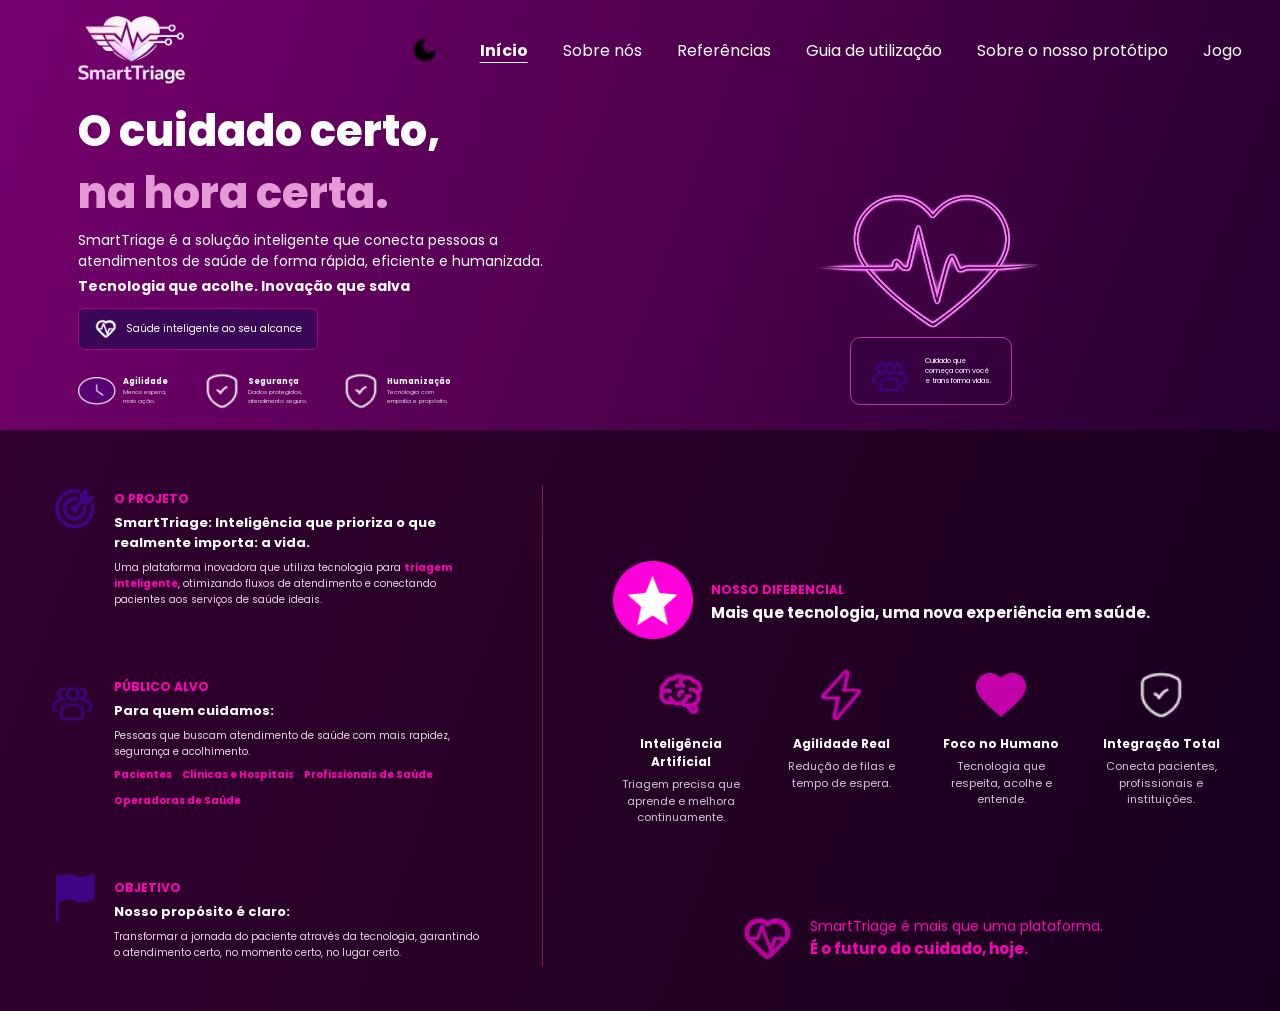
==== frontend/escura.html @ 81f80e80 "todas as correçoes foi feitas" ====
<!DOCTYPE html>
<html lang="pt-BR">
<head>
    <meta charset="UTF-8">
    <meta name="viewport" content="width=device-width, initial-scale=1.0">
    <title>SmartTriage</title>
    <link rel="stylesheet" href="escura.css">
    <link rel="preconnect" href="https://fonts.googleapis.com">
    <link rel="preconnect" href="https://fonts.gstatic.com" crossorigin>
    <link href="https://fonts.googleapis.com/css2?family=Poppins:wght@400;500;600;700;800&display=swap" rel="stylesheet">
</head>

<body>

    <header class="header">
        <div class="header-container">

            <a href="#inicio" class="logo">
                <img
                    src="./fotos_pagina1/ChatGPT Image 4 de mai. de 2026, 14_35_26 4 (1).png"
                    alt="Logo SmartTriage"
                    class="logo-img">
            </a>

            <nav class="menu">

                <a href="./index.html" class="dark-mode-button" aria-label="Modo escuro">
                    <img
                        src="./fotos_pagina1/ant-design_moon-filled.png"
                        alt="Modo escuro"
                    >
                </a>
                <a href="#inicio" class="ativo">Início</a>
                <a href="#sobre">Sobre nós</a>
                <a href="#referencias">Referências</a>
                <a href="./index2.html">Guia de utilização</a>
                <a href="./index3.html">Sobre o nosso protótipo</a>
                <a href="#jogo">Jogo</a>
            </nav>

        </div>
    </header>

    <main>

        <section class="hero" id="inicio">
            <div class="hero-container">

                <div class="hero-text">

                    <h1>
                        O cuidado certo,<br>
                        <span>na hora certa.</span>
                    </h1>

                    <p>
                        SmartTriage é a solução inteligente que conecta pessoas
                        a atendimentos de saúde de forma rápida, eficiente e
                        humanizada.
                    </p>

                    <strong>
                        Tecnologia que acolhe. Inovação que salva
                    </strong>

                    <div class="hero-button">
                        <img
                            src="./fotos_pagina1/Group 5.png"
                            alt="Ícone de cuidado"
                        >

                        <span>
                            Saúde inteligente ao seu alcance
                        </span>
                    </div>

                    <div class="benefits">

                        <div class="benefit">
                            <img
                                src="./fotos_pagina1/Group 33.png"
                                alt="Agilidade"
                            >

                            <div>
                                <h3>Agilidade</h3>

                                <p>
                                    Menos espera,<br>
                                    mais ação.
                                </p>
                            </div>
                        </div>

                        <div class="benefit">
                            <img
                                src="./fotos_pagina1/hugeicons_security-check.png"
                                alt="Segurança"
                            >

                            <div>
                                <h3>Segurança</h3>

                                <p>
                                    Dados protegidos,<br>
                                    atendimento seguro.
                                </p>
                            </div>
                        </div>

                        <div class="benefit">
                            <img
                                src="./fotos_pagina1/hugeicons_security-check.png"
                                alt="Humanização"
                            >

                            <div>
                                <h3>Humanização</h3>

                                <p>
                                    Tecnologia com<br>
                                    empatia e propósito.
                                </p>
                            </div>
                        </div>

                    </div>

                </div>

                <div class="hero-image-area">

                    <img
                        src="./fotos_pagina1/ChatGPT Image 13 de mai. de 2026, 12_27_39 2.png"
                        alt="Coração SmartTriage"
                        class="heart-image"
                    >

                    <div class="care-box">

                        <img
                            src="./fotos_pagina1/formkit_people.png"
                            alt="Cuidado"
                        >

                        <p>
                            Cuidado que<br>
                            começa com você<br>
                            e transforma vidas.
                        </p>

                    </div>

                </div>

            </div>
        </section>

        <section class="about" id="sobre">

            <div class="about-container">

                <div class="about-left">

                    <article class="about-item">

                        <img
                            src="./fotos_pagina1/fluent_target-arrow-24-filled.png"
                            alt="Projeto"
                            class="about-icon"
                        >

                        <div>

                            <span>O PROJETO</span>

                            <h2>
                                SmartTriage: Inteligência que prioriza
                                o que realmente importa: a vida.
                            </h2>

                            <p>
                                Uma plataforma inovadora que utiliza tecnologia
                                para <strong>triagem inteligente</strong>,
                                otimizando fluxos de atendimento e conectando
                                pacientes aos serviços de saúde ideais.
                            </p>

                        </div>

                    </article>

                    <article class="about-item">

                        <img
                            src="./fotos_pagina1/formkit_people.png"
                            alt="Público alvo"
                            class="about-icon"
                        >

                        <div>

                            <span>PÚBLICO ALVO</span>

                            <h2>
                                Para quem cuidamos:
                            </h2>

                            <p>
                                Pessoas que buscam atendimento de saúde
                                com mais rapidez, segurança e acolhimento.
                            </p>

                            <div class="tags">
                                <span>Pacientes</span>
                                <span>Clínicas e Hospitais</span>
                                <span>Profissionais de Saúde</span>
                                <span>Operadoras de Saúde</span>
                            </div>

                        </div>

                    </article>

                    <article class="about-item">

                        <img
                            src="./fotos_pagina1/Vector.png"
                            alt="Objetivo"
                            class="about-icon"
                        >

                        <div>

                            <span>OBJETIVO</span>

                            <h2>
                                Nosso propósito é claro:
                            </h2>

                            <p>
                                Transformar a jornada do paciente através
                                da tecnologia, garantindo o atendimento certo,
                                no momento certo, no lugar certo.
                            </p>

                        </div>

                    </article>

                </div>

                <div class="about-right">

                    <div class="difference-title">

                        <img
                            src="./fotos_pagina1/Group 34.png"
                            alt="Nosso diferencial"
                        >

                        <div>

                            <span>NOSSO DIFERENCIAL</span>

                            <h2>
                                Mais que tecnologia, uma nova experiência em saúde.
                            </h2>

                        </div>

                    </div>

                    <div class="features">

                        <article class="feature">

                            <img
                                src="./fotos_pagina1/mdi_brain.png"
                                alt="Inteligência Artificial"
                            >

                            <h3>
                                Inteligência Artificial
                            </h3>

                            <p>
                                Triagem precisa que aprende
                                e melhora continuamente.
                            </p>

                        </article>

                        <article class="feature">

                            <img
                                src="./fotos_pagina1/Vector (1).png"
                                alt="Agilidade Real"
                            >

                            <h3>
                                Agilidade Real
                            </h3>

                            <p>
                                Redução de filas e tempo
                                de espera.
                            </p>

                        </article>

                        <article class="feature">

                            <img
                                src="./fotos_pagina1/Vector (2).png"
                                alt="Foco no Humano"
                            >

                            <h3>
                                Foco no Humano
                            </h3>

                            <p>
                                Tecnologia que respeita,
                                acolhe e entende.
                            </p>

                        </article>

                        <article class="feature">

                            <img
                                src="./fotos_pagina1/hugeicons_security-check.png"
                                alt="Integração Total"
                            >

                            <h3>
                                Integração Total
                            </h3>

                            <p>
                                Conecta pacientes,
                                profissionais e instituições.
                            </p>

                        </article>

                    </div>

                    <div class="final-message">

                        <img
                            src="./fotos_pagina1/Group 7.png"
                            alt="SmartTriage"
                        >

                        <p>
                            SmartTriage é mais que uma plataforma.<br>
                            <strong>
                                É o futuro do cuidado, hoje.
                            </strong>
                        </p>

                    </div>

                </div>

            </div>

        </section>

        <section id="referencias"></section>
        <section id="guia"></section>
        <section id="prototipo"></section>
        <section id="jogo"></section>

    </main>

    <script src="script.js"></script>

</body>
</html>
---- frontend/escura.css ----
* {
    margin: 0;
    padding: 0;
    box-sizing: border-box;
}

html {
    scroll-behavior: smooth;
}

body {
    font-family: "Poppins", sans-serif;
    background: #18001f;
    color: #ffffff;
}

.header {
    position: absolute;
    top: 0;
    width: 100%;
    z-index: 10;
}

.header-container {
    width: 94%;
    margin: auto;
    height: 100px;
    display: flex;
    align-items: center;
    justify-content: space-between;
}

.logo-img {
    width: 240px;
    height: auto;
    margin-top: 50px;
}

.menu {
    display: flex;
    align-items: center;
    gap: 35px;
}

.menu a {
    color: #ffffff;
    text-decoration: none;
    font-size: 16px;
    transition: 0.3s;
}

.menu a:hover {
    color: #ff00b8;
    opacity: 1;
}

.menu a.ativo {
    color: #ffffff;
    font-weight: 700;
    text-decoration: underline;
    text-underline-offset: 6px;
}

.dark-mode-button {
    width: 40px;
    height: 40px;
    padding: 0;
    margin-left: -15px;
    border: none;
    background: transparent;
    display: flex;
    align-items: center;
    justify-content: center;
    cursor: pointer;
}

.dark-mode-button img {
    width: 28px;
    height: 28px;
    object-fit: contain;
    transition: 0.3s;
}

.dark-mode-button:hover img {
    transform: scale(1.1);
}

.hero {
    min-height: 430px;
    padding-top: 100px;
    background: linear-gradient(
        110deg,
        #76006f,
        #51004f,
        #25002f
    );
    color: #ffffff;
}

.hero-container {
    width: 91%;
    margin: auto;
    display: grid;
    grid-template-columns: 1fr 1fr;
    align-items: center;
}

.hero-text {
    padding-left: 20px;
}

.hero-text h1 {
    font-size: 43px;
    line-height: 1.45;
    font-weight: 800;
    color: #ffffff;
}

.hero-text h1 span {
    color: #e49ad7;
}

.hero-text > p {
    max-width: 500px;
    margin-top: 5px;
    font-size: 14px;
    line-height: 1.55;
    color: #ffffff;
}

.hero-text > strong {
    font-size: 14px;
    color: #ffffff;
}

.hero-button {
    width: fit-content;
    margin-top: 10px;
    padding: 8px 15px;
    display: flex;
    align-items: center;
    gap: 8px;
    background: #3b0757;
    border: 1px solid #a90091;
    border-radius: 6px;
    font-size: 10px;
    color: #ffffff;
}

.hero-button img {
    width: 24px;
    height: 24px;
    object-fit: contain;
}

.benefits {
    display: flex;
    gap: 35px;
    margin-top: 22px;
}

.benefit {
    display: flex;
    align-items: center;
    gap: 7px;
}

.benefit > img {
    width: 38px;
    height: 38px;
    object-fit: contain;
}

.benefit h3 {
    font-size: 8px;
    color: #ffffff;
}

.benefit p {
    font-size: 6px;
    color: #e8cde5;
}

.hero-image-area {
    position: relative;
    height: 300px;
    display: flex;
    align-items: center;
    justify-content: center;
}

.heart-image {
    width: 300px;
    max-width: 80%;
    object-fit: contain;
}

.care-box {
    position: absolute;
    bottom: 0;
    display: flex;
    align-items: center;
    gap: 12px;
    padding: 12px 20px;
    border: 1px solid #b53aa8;
    border-radius: 10px;
    background: rgba(54, 0, 64, 0.8);
}

.care-box img {
    width: 42px;
    height: 42px;
    object-fit: contain;
}

.care-box p {
    font-size: 7px;
    color: #ffffff;
}

.about {
    background: linear-gradient(
        110deg,
        #31002f,
        #250025,
        #17001f
    );
    padding: 55px 0 45px;
    color: #ffffff;
}

.about-container {
    width: 92%;
    margin: auto;
    display: grid;
    grid-template-columns: 1fr 1.25fr;
    gap: 70px;
}

.about-left {
    border-right: 1px solid #74205f;
    padding-right: 55px;
    display: flex;
    flex-direction: column;
    gap: 65px;
}

.about-item {
    display: flex;
    align-items: flex-start;
    gap: 15px;
}

.about-icon {
    width: 48px;
    height: 48px;
    object-fit: contain;
    flex-shrink: 0;
}

.about-item span,
.difference-title span {
    color: #ff00b8;
    font-size: 12px;
    font-weight: 700;
}

.about-item h2 {
    font-size: 13px;
    margin: 3px 0 7px;
    color: #ffffff;
}

.about-item p {
    font-size: 10px;
    line-height: 1.6;
    color: #e6d6e6;
}

.about-item strong {
    color: #ff00b8;
}

.tags {
    display: flex;
    flex-wrap: wrap;
    gap: 10px;
    margin-top: 7px;
}

.tags span {
    font-size: 10px;
    color: #ff00b8;
}

.difference-title {
    display: flex;
    align-items: center;
    gap: 18px;
    margin-top: 75px;
}

.difference-title img {
    width: 80px;
    height: 80px;
    object-fit: contain;
}

.difference-title h2 {
    font-size: 15px;
    color: #ffffff;
}

.features {
    display: grid;
    grid-template-columns: repeat(4, 1fr);
    gap: 25px;
    margin-top: 30px;
}

.feature {
    text-align: center;
}

.feature img {
    width: 50px;
    height: 50px;
    object-fit: contain;
    margin-bottom: 8px;
}

.feature h3 {
    font-size: 12px;
    color: #ffffff;
}

.feature p {
    margin-top: 5px;
    font-size: 11px;
    line-height: 1.5;
    color: #d7c4d8;
}

.final-message {
    margin-top: 85px;
    display: flex;
    justify-content: center;
    align-items: center;
    gap: 15px;
    color: #ff00b8;
}

.final-message img {
    width: 55px;
    height: 55px;
    object-fit: contain;
}

.final-message p {
    font-size: 14px;
    color: #ff00b8;
}

.final-message strong {
    font-size: 15px;
    color: #ff00b8;
}

body.dark-mode {
    background: #18001f;
    color: #ffffff;
}

body.dark-mode .about {
    background: linear-gradient(
        110deg,
        #31002f,
        #250025,
        #17001f
    );
}

body.dark-mode .about-item h2 {
    color: #ffffff;
}

body.dark-mode .about-item p {
    color: #e6d6e6;
}

body.dark-mode .feature h3 {
    color: #ffffff;
}

body.dark-mode .feature p {
    color: #d7c4d8;
}

body.dark-mode .tags span {
    color: #ff00b8;
}

body.dark-mode .final-message {
    color: #ff00b8;
}

@media (max-width: 900px) {
    .menu {
        gap: 15px;
    }

    .menu a {
        font-size: 12px;
    }

    .dark-mode-button {
        margin-left: 0;
    }

    .features {
        grid-template-columns: repeat(2, 1fr);
    }
}

@media (max-width: 700px) {
    .header {
        position: relative;
        background: #31002f;
    }

    .header-container {
        height: auto;
        flex-direction: column;
        padding: 20px;
        gap: 20px;
    }

    .menu {
        flex-wrap: wrap;
        justify-content: center;
    }

    .hero {
        padding: 50px 0;
    }

    .hero-container {
        grid-template-columns: 1fr;
        text-align: center;
    }

    .hero-text {
        padding: 0;
    }

    .hero-button {
        margin: 15px auto;
    }

    .benefits {
        justify-content: center;
        flex-wrap: wrap;
    }

    .about-container {
        grid-template-columns: 1fr;
    }

    .about-left {
        border-right: none;
        border-bottom: 1px solid #74205f;
        padding-right: 0;
        padding-bottom: 40px;
    }

    .difference-title {
        margin-top: 20px;
    }
}
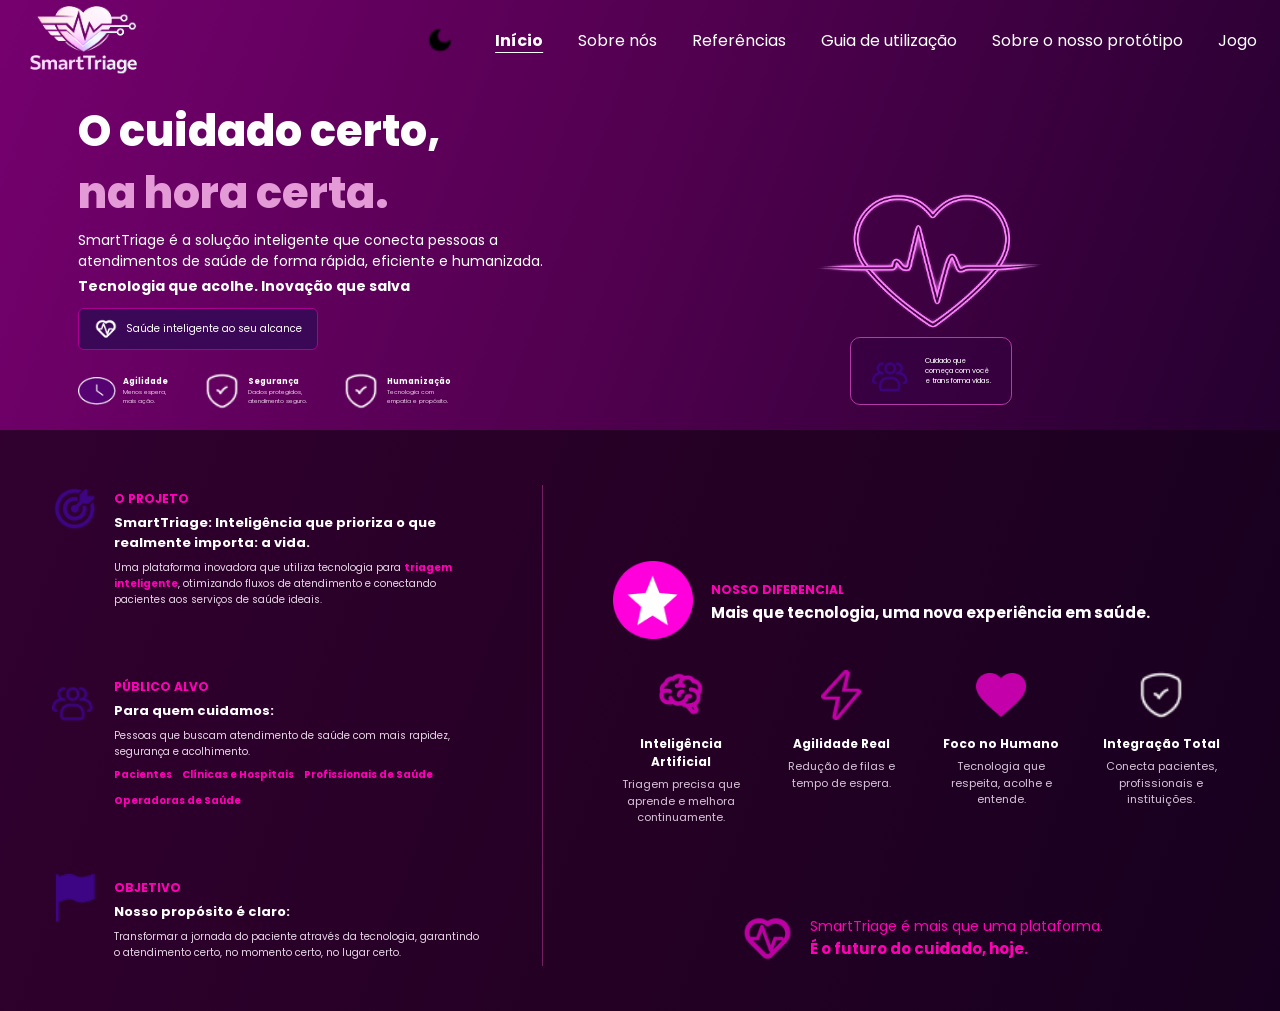
==== commit 3d4bdd85: "cabecarios corrigidos" ====
--- a/frontend/escura.html
+++ b/frontend/escura.html
@@ -32,9 +32,9 @@
                 </a>
                 <a href="#inicio" class="ativo">Início</a>
                 <a href="#sobre">Sobre nós</a>
-                <a href="#referencias">Referências</a>
-                <a href="./index2.html">Guia de utilização</a>
-                <a href="./index3.html">Sobre o nosso protótipo</a>
+                <a href="./escura5.html">Referências</a>
+                <a href="./escura2.html">Guia de utilização</a>
+                <a href="./escura3.html">Sobre o nosso protótipo</a>
                 <a href="#jogo">Jogo</a>
             </nav>
 
--- a/frontend/escura.css
+++ b/frontend/escura.css
@@ -16,7 +16,458 @@
 
 .header {
     position: absolute;
+    top: 0;* {
+    margin: 0;
+    padding: 0;
+    box-sizing: border-box;
+}
+
+html {
+    scroll-behavior: smooth;
+}
+
+body {
+    font-family: "Poppins", sans-serif;
+    background: #f5f5f5;
+    color: #252525;
+}
+
+.header {
+    position: absolute;
     top: 0;
+    width: 100%;
+    z-index: 10;
+}
+
+.header-container {
+    width: 99%;
+    margin: -10px;
+    height: 100px;
+    display: flex;
+    align-items: center;
+    justify-content: space-between;
+}
+
+.logo-img {
+    width: 240px;
+    height: auto;
+    margin-top: 50px;
+}
+
+.menu {
+    display: flex;
+    align-items: center;
+    gap: 35px;
+}
+
+.menu a {
+    color: white;
+    text-decoration: none;
+    font-size: 16px;
+    transition: 0.3s;
+}
+
+.menu a:hover {
+    opacity: 0.7;
+}
+
+.menu a.ativo {
+    font-weight: 700;
+    text-decoration: underline;
+    text-underline-offset: 6px;
+}
+
+.dark-mode-button {
+    width: 40px;
+    height: 40px;
+    padding: 0;
+    margin-left: -15px;
+    border: none;
+    background: transparent;
+    display: flex;
+    align-items: center;
+    justify-content: center;
+    cursor: pointer;
+}
+
+.dark-mode-button img {
+    width: 28px;
+    height: 28px;
+    object-fit: contain;
+    transition: 0.3s;
+}
+
+.dark-mode-button:hover img {
+    transform: scale(1.1);
+}
+
+.hero {
+    min-height: 430px;
+    padding-top: 100px;
+    background: linear-gradient(
+        100deg,
+        #70458f,
+        #a6008e,
+        #cf008e
+    );
+    color: white;
+}
+
+.hero-container {
+    width: 91%;
+    margin: auto;
+    display: grid;
+    grid-template-columns: 1fr 1fr;
+    align-items: center;
+}
+
+.hero-text {
+    padding-left: 20px;
+}
+
+.hero-text h1 {
+    font-size: 43px;
+    line-height: 1.45;
+    font-weight: 800;
+}
+
+.hero-text h1 span {
+    color: #d9a5cf;
+}
+
+.hero-text > p {
+    max-width: 500px;
+    margin-top: 5px;
+    font-size: 14px;
+    line-height: 1.55;
+}
+
+.hero-text > strong {
+    font-size: 14px;
+}
+
+.hero-button {
+    width: fit-content;
+    margin-top: 10px;
+    padding: 8px 15px;
+    display: flex;
+    align-items: center;
+    gap: 8px;
+    background: #542681;
+    border-radius: 6px;
+    font-size: 10px;
+}
+
+.hero-button img {
+    width: 24px;
+    height: 24px;
+    object-fit: contain;
+}
+
+.benefits {
+    display: flex;
+    gap: 35px;
+    margin-top: 22px;
+}
+
+.benefit {
+    display: flex;
+    align-items: center;
+    gap: 7px;
+}
+
+.benefit > img {
+    width: 38px;
+    height: 38px;
+    object-fit: contain;
+}
+
+.benefit h3 {
+    font-size: 8px;
+}
+
+.benefit p {
+    font-size: 6px;
+    color: #eeeeee;
+}
+
+.hero-image-area {
+    position: relative;
+    height: 300px;
+    display: flex;
+    align-items: center;
+    justify-content: center;
+}
+
+.heart-image {
+    width: 300px;
+    max-width: 80%;
+    object-fit: contain;
+}
+
+.care-box {
+    position: absolute;
+    bottom: 0;
+    display: flex;
+    align-items: center;
+    gap: 12px;
+    padding: 12px 20px;
+    border: 1px solid #d7a6dc;
+    border-radius: 10px;
+    background: rgba(85, 37, 128, 0.6);
+}
+
+.care-box img {
+    width: 42px;
+    height: 42px;
+    object-fit: contain;
+}
+
+.care-box p {
+    font-size: 7px;
+}
+
+.about {
+    background: #f5f5f5;
+    padding: 55px 0 45px;
+}
+
+.about-container {
+    width: 92%;
+    margin: auto;
+    display: grid;
+    grid-template-columns: 1fr 1.25fr;
+    gap: 70px;
+}
+
+.about-left {
+    border-right: 1px solid #c5c5c5;
+    padding-right: 55px;
+    display: flex;
+    flex-direction: column;
+    gap: 65px;
+}
+
+.about-item {
+    display: flex;
+    align-items: flex-start;
+    gap: 15px;
+}
+
+.about-icon {
+    width: 48px;
+    height: 48px;
+    object-fit: contain;
+    flex-shrink: 0;
+}
+
+.about-item span,
+.difference-title span {
+    color: #a90087;
+    font-size: 12px;
+    font-weight: 700;
+}
+
+.about-item h2 {
+    font-size: 13px;
+    margin: 3px 0 7px;
+}
+
+.about-item p {
+    font-size: 10px;
+    line-height: 1.6;
+}
+
+.about-item strong {
+    color: #a90087;
+}
+
+.tags {
+    display: flex;
+    flex-wrap: wrap;
+    gap: 10px;
+    margin-top: 7px;
+}
+
+.tags span {
+    font-size: 10px;
+}
+
+.difference-title {
+    display: flex;
+    align-items: center;
+    gap: 18px;
+    margin-top: 75px;
+}
+
+.difference-title img {
+    width: 80px;
+    height: 80px;
+    object-fit: contain;
+}
+
+.difference-title h2 {
+    font-size: 15px;
+}
+
+.features {
+    display: grid;
+    grid-template-columns: repeat(4, 1fr);
+    gap: 25px;
+    margin-top: 30px;
+}
+
+.feature {
+    text-align: center;
+}
+
+.feature img {
+    width: 50px;
+    height: 50px;
+    object-fit: contain;
+    margin-bottom: 8px;
+}
+
+.feature h3 {
+    font-size: 12px;
+}
+
+.feature p {
+    margin-top: 5px;
+    font-size: 11px;
+    line-height: 1.5;
+    color: #555;
+}
+
+.final-message {
+    margin-top: 85px;
+    display: flex;
+    justify-content: center;
+    align-items: center;
+    gap: 15px;
+    color: #a90087;
+}
+
+.final-message img {
+    width: 55px;
+    height: 55px;
+    object-fit: contain;
+}
+
+.final-message p {
+    font-size: 14px;
+}
+
+.final-message strong {
+    font-size: 15px;
+}
+
+body.dark-mode {
+    background: #17131d;
+    color: white;
+}
+
+body.dark-mode .about {
+    background: #17131d;
+}
+
+body.dark-mode .about-item h2 {
+    color: white;
+}
+
+body.dark-mode .about-item p {
+    color: #d8d4dc;
+}
+
+body.dark-mode .feature h3 {
+    color: white;
+}
+
+body.dark-mode .feature p {
+    color: #d8d4dc;
+}
+
+body.dark-mode .tags span {
+    color: white;
+}
+
+body.dark-mode .final-message {
+    color: #d9a5cf;
+}
+
+@media (max-width: 900px) {
+    .menu {
+        gap: 15px;
+    }
+
+    .menu a {
+        font-size: 12px;
+    }
+
+    .dark-mode-button {
+        margin-left: 0;
+    }
+
+    .features {
+        grid-template-columns: repeat(2, 1fr);
+    }
+}
+
+@media (max-width: 700px) {
+    .header {
+        position: relative;
+        background: #742e8b;
+    }
+
+    .header-container {
+        height: auto;
+        flex-direction: column;
+        padding: 20px;
+        gap: 20px;
+    }
+
+    .menu {
+        flex-wrap: wrap;
+        justify-content: center;
+    }
+
+    .hero {
+        padding: 50px 0;
+    }
+
+    .hero-container {
+        grid-template-columns: 1fr;
+        text-align: center;
+    }
+
+    .hero-text {
+        padding: 0;
+    }
+
+    .hero-button {
+        margin: 15px auto;
+    }
+
+    .benefits {
+        justify-content: center;
+        flex-wrap: wrap;
+    }
+
+    .about-container {
+        grid-template-columns: 1fr;
+    }
+
+    .about-left {
+        border-right: none;
+        border-bottom: 1px solid #ccc;
+        padding-right: 0;
+        padding-bottom: 40px;
+    }
+
+    .difference-title {
+        margin-top: 20px;
+    }
+}
     width: 100%;
     z-index: 10;
 }
